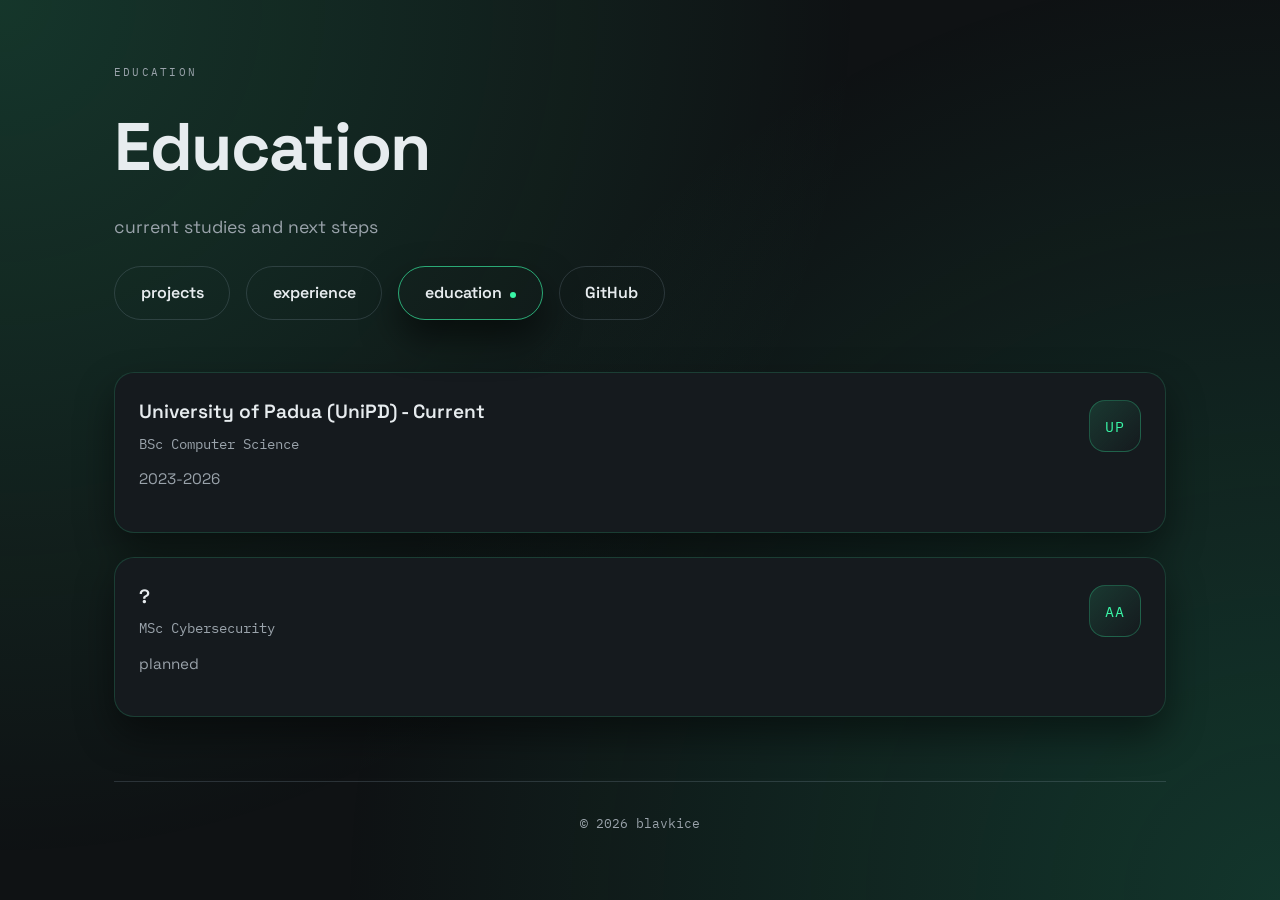
==== education.html @ 145b7733 "portfolio update" ====
<!DOCTYPE html>
<html lang="en">
<head>
    <meta charset="UTF-8">
    <meta name="viewport" content="width=device-width, initial-scale=1.0">
    <meta name="description" content="Education - blavkice portfolio.">
    <meta name="theme-color" content="#0f1214">
    <title>education</title>

    <link rel="preconnect" href="https://fonts.googleapis.com">
    <link rel="preconnect" href="https://fonts.gstatic.com" crossorigin>
    <link href="https://fonts.googleapis.com/css2?family=IBM+Plex+Mono:wght@400;500&family=Space+Grotesk:wght@400;500;600;700&display=swap" rel="stylesheet">

    <link rel="stylesheet" href="style.css">

    <style>
        .sr-only {
            position: absolute;
            width: 1px;
            height: 1px;
            padding: 0;
            margin: 0;
            overflow: hidden;
            clip: rect(0, 0, 0, 0);
            white-space: nowrap;
            border: 0;
        }
    </style>
</head>
<body>
    <a href="#main-content" class="skip-link">Skip to main content</a>

    <div class="page">
        <header class="hero hero--single">
            <div class="hero__content">
                <p class="eyebrow reveal" style="--delay: 0ms">Education</p>
                <h1 class="hero__title reveal" style="--delay: 80ms">Education</h1>
                <p class="hero__subtitle reveal" style="--delay: 140ms">current studies and next steps</p>
                <div class="hero__actions reveal" style="--delay: 200ms">
                    <a class="button button--ghost" href="index.html">projects</a>
                    <a class="button button--ghost" href="experience.html">experience</a>
                    <a class="button button--ghost button--active" href="education.html">education</a>
                    <a class="button button--ghost" href="https://github.com/blavkice" target="_blank" rel="noopener noreferrer">GitHub</a>
                </div>
            </div>
        </header>

        <main id="main-content">
            <section class="section education-list" aria-label="Education">
                <div class="projects-grid" role="list">
                    <article class="project-card project-card--profile" role="listitem">
                        <div class="project-card__header">
                            <div class="project-card__text">
                                <h3 class="project-card__title">University of Padua (UniPD) - Current</h3>
                                <p class="project-card__role">BSc Computer Science</p>
                            </div>
                            <div class="badge badge--unipd" aria-hidden="true">UP</div>
                        </div>
                        <p class="project-card__desc">2023-2026</p>
                    </article>
                </div>
                <div class="projects-grid" role="list">
                    <article class="project-card project-card--profile" role="listitem">
                        <div class="project-card__header">
                            <div class="project-card__text">
                                <h3 class="project-card__title">?</h3>
                                <p class="project-card__role">MSc Cybersecurity</p>
                            </div>
                            <div class="badge badge--unipd" aria-hidden="true">AA</div>
                        </div>
                        <p class="project-card__desc">planned</p>
                    </article>
                </div>
            </section>
        </main>

        <footer class="footer" role="contentinfo">
            <p>&copy; <span id="current-year">2025</span> blavkice</p>
        </footer>
    </div>

    <script src="script.js"></script>
    <script>
        document.getElementById('current-year').textContent = new Date().getFullYear();
    </script>
</body>
</html>
---- style.css ----
:root {
    --bg: #0f1214;
    --bg-elev: #151a1e;
    --bg-soft: #1b2228;
    --ink: #e7ecef;
    --ink-muted: #9aa3ab;
    --accent: #39f5a6;
    --accent-soft: rgba(57, 245, 166, 0.12);
    --border: rgba(148, 163, 184, 0.22);
    --shadow: 0 24px 50px rgba(0, 0, 0, 0.45);
    --radius: 24px;
    --mono: 'IBM Plex Mono', ui-monospace, SFMono-Regular, Menlo, monospace;
}

*,
*::before,
*::after {
    margin: 0;
    padding: 0;
    box-sizing: border-box;
}

html {
    scroll-behavior: smooth;
}

body {
    font-family: 'Space Grotesk', 'Helvetica Neue', sans-serif;
    background: var(--bg);
    color: var(--ink);
    line-height: 1.6;
    min-height: 100vh;
    font-size: 1rem;
    position: relative;
}

body::before,
body::after {
    content: '';
    position: fixed;
    inset: 0;
    pointer-events: none;
    z-index: 0;
}

body::before {
    background: radial-gradient(circle at top left, rgba(57, 245, 166, 0.16), transparent 55%);
}

body::after {
    background: radial-gradient(circle at bottom right, rgba(34, 199, 140, 0.2), transparent 60%);
}

.skip-link {
    position: absolute;
    top: -100%;
    left: 50%;
    transform: translateX(-50%);
    background: var(--accent);
    color: #08110d;
    padding: 0.75rem 1.5rem;
    border-radius: 0 0 12px 12px;
    font-weight: 600;
    text-decoration: none;
    z-index: 10;
    transition: top 0.2s ease;
}

.skip-link:focus {
    top: 0;
    outline: 3px solid var(--accent);
    outline-offset: 2px;
}

:focus-visible {
    outline: 3px solid var(--accent);
    outline-offset: 3px;
}

a:focus-visible,
button:focus-visible {
    outline: 3px solid var(--accent);
    outline-offset: 3px;
}

@media (prefers-reduced-motion: reduce) {
    *,
    *::before,
    *::after {
        animation-duration: 0.01ms !important;
        animation-iteration-count: 1 !important;
        transition-duration: 0.01ms !important;
    }

    html {
        scroll-behavior: auto;
    }
}

.page {
    max-width: 1100px;
    margin: 0 auto;
    padding: 2.5rem 1.5rem 3.5rem;
    position: relative;
    z-index: 1;
}

.hero {
    display: grid;
    grid-template-columns: 1.2fr 0.8fr;
    gap: 2.5rem;
    align-items: center;
    padding: 1.5rem 0 1.25rem;
}

.hero--single {
    grid-template-columns: 1fr;
}

.hero__content {
    display: flex;
    flex-direction: column;
    gap: 0.75rem;
}

.eyebrow {
    font-family: var(--mono);
    letter-spacing: 0.2em;
    text-transform: uppercase;
    font-size: 0.7rem;
    color: var(--ink-muted);
}

.hero__title {
    font-size: clamp(2.8rem, 6vw, 4.2rem);
    font-weight: 700;
    letter-spacing: -0.02em;
}

.hero__subtitle {
    font-size: 1.1rem;
    color: var(--ink-muted);
    max-width: 28rem;
}

.hero__actions {
    display: flex;
    flex-wrap: wrap;
    gap: 1rem;
    margin-top: 0.75rem;
}

.button {
    background: var(--accent);
    color: #08110d;
    padding: 0.85rem 1.6rem;
    border-radius: 999px;
    text-decoration: none;
    font-weight: 600;
    border: 1px solid transparent;
    transition: transform 0.2s ease, box-shadow 0.2s ease, background 0.2s ease;
    box-shadow: 0 16px 30px rgba(0, 0, 0, 0.45);
}

.button:hover,
.button:focus {
    transform: translateY(-1px);
    box-shadow: 0 22px 40px rgba(0, 0, 0, 0.55);
}

.button--ghost {
    background: transparent;
    color: var(--ink);
    border-color: var(--border);
    box-shadow: none;
}

.button--ghost:hover,
.button--ghost:focus {
    background: var(--bg-elev);
    border-color: rgba(57, 245, 166, 0.45);
}

.button--active {
    position: relative;
    border-color: rgba(57, 245, 166, 0.65);
    box-shadow: 0 18px 36px rgba(0, 0, 0, 0.55);
}

.button--active::after {
    content: '';
    display: inline-block;
    width: 6px;
    height: 6px;
    border-radius: 999px;
    margin-left: 0.5rem;
    background: #08110d;
}

.button--ghost.button--active::after {
    background: var(--accent);
}

.hero__card {
    background: var(--bg-elev);
    border: 1px solid rgba(57, 245, 166, 0.18);
    border-radius: var(--radius);
    padding: 1.5rem;
    box-shadow: var(--shadow);
    position: relative;
    overflow: hidden;
}

.hero__card::before {
    content: '';
    position: absolute;
    inset: 0;
    background: linear-gradient(135deg, rgba(57, 245, 166, 0.14), rgba(34, 199, 140, 0.12));
    opacity: 0.7;
    pointer-events: none;
}

.hero__card-inner {
    position: relative;
}

.card__label {
    font-family: var(--mono);
    text-transform: uppercase;
    letter-spacing: 0.12em;
    font-size: 0.7rem;
    color: var(--ink-muted);
}

.card__value {
    font-size: 1.2rem;
    font-weight: 600;
    margin-top: 0.5rem;
}

.card__meta {
    margin-top: 0.75rem;
    font-family: var(--mono);
    font-size: 0.85rem;
    color: var(--ink-muted);
}

.section {
    margin-top: 3rem;
}

.section:first-of-type {
    margin-top: 2rem;
}

.section__header {
    display: flex;
    justify-content: space-between;
    align-items: flex-end;
    gap: 1rem;
    margin-bottom: 1.5rem;
}

.section__title {
    font-size: 1.6rem;
    font-weight: 600;
}

.section__desc {
    color: var(--ink-muted);
    font-size: 0.95rem;
    margin-top: 0.3rem;
}

.projects-grid {
    display: grid;
    grid-template-columns: repeat(auto-fit, minmax(260px, 1fr));
    gap: 1.5rem;
}

.education-list .projects-grid + .projects-grid {
    margin-top: 1.5rem;
}

.project-card {
    background: var(--bg-elev);
    border: 1px solid rgba(57, 245, 166, 0.16);
    border-radius: 20px;
    padding: 1.5rem;
    box-shadow: 0 18px 38px rgba(0, 0, 0, 0.45);
    transition: transform 0.2s ease, box-shadow 0.2s ease, border-color 0.2s ease;
}

.project-card:hover,
.project-card:focus-within {
    transform: translateY(-4px);
    box-shadow: 0 26px 54px rgba(0, 0, 0, 0.55);
    border-color: rgba(57, 245, 166, 0.4);
}

.project-card__header {
    display: flex;
    justify-content: space-between;
    align-items: flex-start;
    margin-bottom: 0.75rem;
    flex-wrap: wrap;
    gap: 0.5rem;
}

.project-card--profile .project-card__header {
    align-items: center;
}

.project-card__text {
    display: flex;
    flex-direction: column;
    gap: 0.35rem;
}

.project-card__role {
    font-family: var(--mono);
    font-size: 0.85rem;
    color: var(--ink-muted);
}

.badge {
    min-width: 52px;
    height: 52px;
    border-radius: 16px;
    background: var(--bg-soft);
    border: 1px solid rgba(57, 245, 166, 0.25);
    display: grid;
    place-items: center;
    font-family: var(--mono);
    font-size: 0.95rem;
    letter-spacing: 0.08em;
    color: var(--accent);
}

.badge--vertiv {
    background: linear-gradient(135deg, rgba(57, 245, 166, 0.2), rgba(21, 26, 30, 0.9));
}

.badge--unipd {
    background: linear-gradient(135deg, rgba(57, 245, 166, 0.14), rgba(21, 26, 30, 0.9));
}

.project-card__title {
    font-size: 1.2rem;
    font-weight: 600;
}

.project-card__title a {
    color: inherit;
    text-decoration: none;
    transition: color 0.2s ease;
}

.project-card__title a:hover,
.project-card__title a:focus {
    color: var(--accent);
}

.project-card__lang {
    font-family: var(--mono);
    font-size: 0.75rem;
    padding: 0.2rem 0.7rem;
    background: var(--bg-soft);
    border-radius: 999px;
    color: var(--ink-muted);
}

.project-card__desc {
    color: var(--ink-muted);
    font-size: 0.95rem;
    margin-bottom: 1rem;
}

.project-card__link {
    font-family: var(--mono);
    font-size: 0.85rem;
    color: var(--accent);
    text-decoration: none;
    display: inline-flex;
    align-items: center;
    gap: 0.5rem;
    transition: gap 0.2s ease;
}

.project-card__link:hover,
.project-card__link:focus {
    gap: 0.75rem;
}

.project-card__link::after {
    content: '\2192';
    aria-hidden: true;
}

.stack-section {
    margin-top: 2rem;
}

.stack-section__title {
    font-family: var(--mono);
    font-size: 0.8rem;
    text-transform: uppercase;
    letter-spacing: 0.18em;
    color: var(--ink-muted);
    margin-bottom: 0.9rem;
}

.stack-grid {
    display: grid;
    grid-template-columns: repeat(auto-fit, minmax(170px, 1fr));
    gap: 1rem;
}

.logo-card {
    display: flex;
    align-items: center;
    gap: 0.75rem;
    background: var(--bg-elev);
    border: 1px solid rgba(57, 245, 166, 0.16);
    border-radius: 16px;
    padding: 0.85rem 1rem;
    transition: transform 0.2s ease, box-shadow 0.2s ease;
}

.logo-card:hover,
.logo-card:focus-within {
    transform: translateY(-2px);
    box-shadow: 0 18px 36px rgba(0, 0, 0, 0.5);
}

.logo-card__icon {
    width: 36px;
    height: 36px;
    border-radius: 12px;
    background: var(--bg-soft);
    display: grid;
    place-items: center;
}

.logo-card__icon img,
.logo-card__icon svg {
    width: 22px;
    height: 22px;
}

.logo-card__label {
    font-weight: 600;
}

.chip-list {
    list-style: none;
    display: flex;
    flex-wrap: wrap;
    gap: 0.75rem;
}

.chip {
    padding: 0.55rem 1rem;
    border-radius: 999px;
    background: var(--bg-elev);
    border: 1px solid rgba(57, 245, 166, 0.18);
    font-family: var(--mono);
    font-size: 0.85rem;
    color: var(--ink-muted);
}

.contact-links {
    display: flex;
    gap: 1rem;
    flex-wrap: wrap;
}

.contact-link {
    display: inline-flex;
    align-items: center;
    gap: 0.6rem;
    padding: 0.75rem 1.25rem;
    background: var(--bg-elev);
    border: 1px solid rgba(57, 245, 166, 0.16);
    border-radius: 999px;
    color: var(--ink);
    text-decoration: none;
    font-family: var(--mono);
    font-size: 0.9rem;
    transition: transform 0.2s ease, box-shadow 0.2s ease, border-color 0.2s ease;
}

.contact-link:hover,
.contact-link:focus {
    transform: translateY(-2px);
    box-shadow: 0 20px 40px rgba(0, 0, 0, 0.55);
    border-color: rgba(57, 245, 166, 0.45);
}

.contact-link__icon {
    width: 18px;
    height: 18px;
    flex-shrink: 0;
}

.footer {
    text-align: center;
    padding: 2rem 0 0;
    font-family: var(--mono);
    font-size: 0.8rem;
    color: var(--ink-muted);
    border-top: 1px solid var(--border);
    margin-top: 4rem;
}

.reveal {
    opacity: 0;
    transition: opacity 0.25s ease-out;
    transition-delay: var(--delay, 0ms);
}

.is-ready .reveal {
    opacity: 1;
}

@media (max-width: 900px) {
    .hero {
        grid-template-columns: 1fr;
    }

    .section__header {
        flex-direction: column;
        align-items: flex-start;
    }
}

@media (max-width: 640px) {
    .page {
        padding: 2rem 1.25rem 3rem;
    }

    .hero__actions {
        flex-direction: column;
        align-items: flex-start;
    }

    .project-card__header {
        flex-direction: column;
        align-items: flex-start;
    }
}

@media (prefers-contrast: high) {
    :root {
        --border: rgba(148, 163, 184, 0.4);
        --ink-muted: #c3c9cf;
    }
}
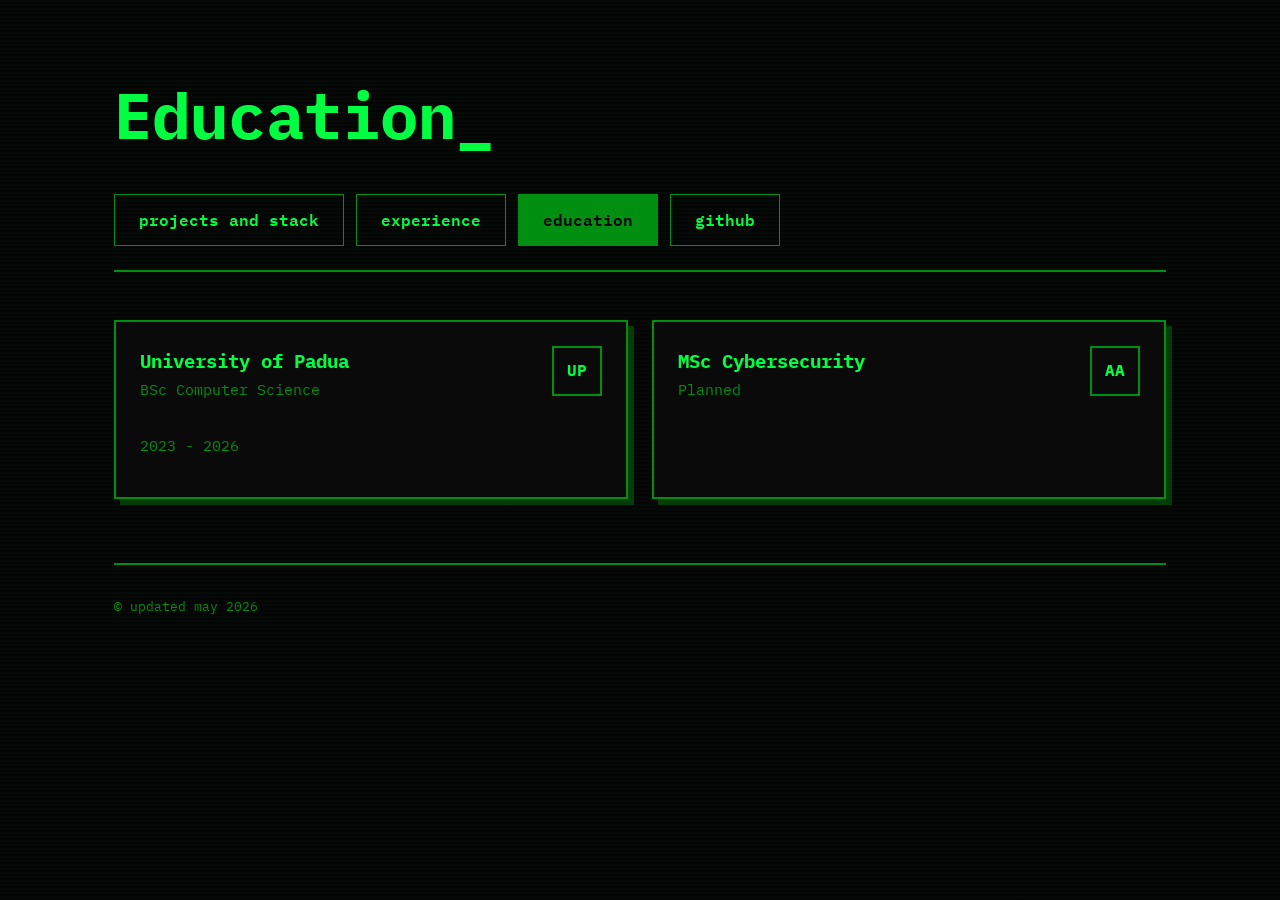
==== commit 000dca5f: "cool style update" ====
--- a/education.html
+++ b/education.html
@@ -1,87 +1,54 @@
+
 <!DOCTYPE html>
 <html lang="en">
 <head>
     <meta charset="UTF-8">
     <meta name="viewport" content="width=device-width, initial-scale=1.0">
-    <meta name="description" content="Education - blavkice portfolio.">
-    <meta name="theme-color" content="#0f1214">
     <title>education</title>
-
-    <link rel="preconnect" href="https://fonts.googleapis.com">
-    <link rel="preconnect" href="https://fonts.gstatic.com" crossorigin>
-    <link href="https://fonts.googleapis.com/css2?family=IBM+Plex+Mono:wght@400;500&family=Space+Grotesk:wght@400;500;600;700&display=swap" rel="stylesheet">
-
+    <link href="https://fonts.googleapis.com/css2?family=IBM+Plex+Mono:wght@400;500;600;700&display=swap" rel="stylesheet">
     <link rel="stylesheet" href="style.css">
-
-    <style>
-        .sr-only {
-            position: absolute;
-            width: 1px;
-            height: 1px;
-            padding: 0;
-            margin: 0;
-            overflow: hidden;
-            clip: rect(0, 0, 0, 0);
-            white-space: nowrap;
-            border: 0;
-        }
-    </style>
 </head>
 <body>
-    <a href="#main-content" class="skip-link">Skip to main content</a>
-
     <div class="page">
         <header class="hero hero--single">
             <div class="hero__content">
-                <p class="eyebrow reveal" style="--delay: 0ms">Education</p>
-                <h1 class="hero__title reveal" style="--delay: 80ms">Education</h1>
-                <p class="hero__subtitle reveal" style="--delay: 140ms">current studies and next steps</p>
-                <div class="hero__actions reveal" style="--delay: 200ms">
-                    <a class="button button--ghost" href="index.html">projects</a>
-                    <a class="button button--ghost" href="experience.html">experience</a>
-                    <a class="button button--ghost button--active" href="education.html">education</a>
-                    <a class="button button--ghost" href="https://github.com/blavkice" target="_blank" rel="noopener noreferrer">GitHub</a>
+                <h1 class="hero__title">Education</h1>
+                <div class="hero__actions">
+                    <a class="button" href="index.html">projects and stack</a>
+                    <a class="button" href="experience.html">experience</a>
+                    <a class="button button--active" href="education.html">education</a>
+                    <a class="button" href="https://github.com/blavkice" target="_blank">GitHub</a>
                 </div>
             </div>
         </header>
-
-        <main id="main-content">
-            <section class="section education-list" aria-label="Education">
-                <div class="projects-grid" role="list">
-                    <article class="project-card project-card--profile" role="listitem">
+        <main>
+            <section class="section">
+                <div class="projects-grid">
+                    <article class="project-card">
                         <div class="project-card__header">
-                            <div class="project-card__text">
-                                <h3 class="project-card__title">University of Padua (UniPD) - Current</h3>
-                                <p class="project-card__role">BSc Computer Science</p>
+                            <div>
+                                <h3 class="project-card__title">University of Padua</h3>
+                                <p class="project-card__desc">BSc Computer Science</p>
                             </div>
-                            <div class="badge badge--unipd" aria-hidden="true">UP</div>
+                            <div class="badge">UP</div>
                         </div>
-                        <p class="project-card__desc">2023-2026</p>
+                        <p class="project-card__desc">2023 - 2026</p>
                     </article>
-                </div>
-                <div class="projects-grid" role="list">
-                    <article class="project-card project-card--profile" role="listitem">
+                    <article class="project-card">
                         <div class="project-card__header">
-                            <div class="project-card__text">
-                                <h3 class="project-card__title">?</h3>
-                                <p class="project-card__role">MSc Cybersecurity</p>
+                            <div>
+                                <h3 class="project-card__title">MSc Cybersecurity</h3>
+                                <p class="project-card__desc">Planned</p>
                             </div>
-                            <div class="badge badge--unipd" aria-hidden="true">AA</div>
+                            <div class="badge">AA</div>
                         </div>
-                        <p class="project-card__desc">planned</p>
                     </article>
                 </div>
             </section>
         </main>
-
-        <footer class="footer" role="contentinfo">
-            <p>&copy; <span id="current-year">2025</span> blavkice</p>
+        <footer class="footer">
+            <p>&copy; updated may 2026</p>
         </footer>
     </div>
-
-    <script src="script.js"></script>
-    <script>
-        document.getElementById('current-year').textContent = new Date().getFullYear();
-    </script>
 </body>
 </html>
--- a/style.css
+++ b/style.css
@@ -1,558 +1,166 @@
+
 :root {
-    --bg: #0f1214;
-    --bg-elev: #151a1e;
-    --bg-soft: #1b2228;
-    --ink: #e7ecef;
-    --ink-muted: #9aa3ab;
-    --accent: #39f5a6;
-    --accent-soft: rgba(57, 245, 166, 0.12);
-    --border: rgba(148, 163, 184, 0.22);
-    --shadow: 0 24px 50px rgba(0, 0, 0, 0.45);
-    --radius: 24px;
-    --mono: 'IBM Plex Mono', ui-monospace, SFMono-Regular, Menlo, monospace;
+    --bg: #050505;
+    --bg-elev: #0a0a0a;
+    --bg-soft: #0f1214;
+    --ink: #00ff41; 
+    --ink-muted: #008f11;
+    --accent: #00ff41;
+    --border: #008f11;
+    --border-soft: rgba(0, 255, 65, 0.2);
+    --shadow-hard: 6px 6px 0px rgba(0, 143, 17, 0.4);
+    --radius: 0;
+    --mono: 'IBM Plex Mono', monospace;
 }
 
-*,
-*::before,
-*::after {
+*, *::before, *::after {
     margin: 0;
     padding: 0;
     box-sizing: border-box;
 }
 
-html {
-    scroll-behavior: smooth;
-}
+html { scroll-behavior: auto; }
 
 body {
-    font-family: 'Space Grotesk', 'Helvetica Neue', sans-serif;
+    font-family: var(--mono);
     background: var(--bg);
     color: var(--ink);
     line-height: 1.6;
     min-height: 100vh;
-    font-size: 1rem;
-    position: relative;
-}
-
-body::before,
-body::after {
-    content: '';
-    position: fixed;
-    inset: 0;
-    pointer-events: none;
-    z-index: 0;
-}
-
-body::before {
-    background: radial-gradient(circle at top left, rgba(57, 245, 166, 0.16), transparent 55%);
-}
-
-body::after {
-    background: radial-gradient(circle at bottom right, rgba(34, 199, 140, 0.2), transparent 60%);
+    background-image: repeating-linear-gradient(0deg, transparent, transparent 2px, rgba(0, 255, 65, 0.02) 2px, rgba(0, 255, 65, 0.02) 4px);
 }
 
 .skip-link {
     position: absolute;
     top: -100%;
-    left: 50%;
-    transform: translateX(-50%);
-    background: var(--accent);
-    color: #08110d;
-    padding: 0.75rem 1.5rem;
-    border-radius: 0 0 12px 12px;
-    font-weight: 600;
-    text-decoration: none;
-    z-index: 10;
-    transition: top 0.2s ease;
+    left: 0;
+    background: var(--ink);
+    color: var(--bg);
+    padding: 0.5rem 1rem;
+    z-index: 100;
 }
-
-.skip-link:focus {
-    top: 0;
-    outline: 3px solid var(--accent);
-    outline-offset: 2px;
-}
-
-:focus-visible {
-    outline: 3px solid var(--accent);
-    outline-offset: 3px;
-}
-
-a:focus-visible,
-button:focus-visible {
-    outline: 3px solid var(--accent);
-    outline-offset: 3px;
-}
-
-@media (prefers-reduced-motion: reduce) {
-    *,
-    *::before,
-    *::after {
-        animation-duration: 0.01ms !important;
-        animation-iteration-count: 1 !important;
-        transition-duration: 0.01ms !important;
-    }
-
-    html {
-        scroll-behavior: auto;
-    }
-}
+.skip-link:focus { top: 0; }
 
 .page {
     max-width: 1100px;
     margin: 0 auto;
-    padding: 2.5rem 1.5rem 3.5rem;
-    position: relative;
-    z-index: 1;
+    padding: 2.5rem 1.5rem;
 }
 
+/* Hero Section - Restoring Original Layout */
 .hero {
     display: grid;
     grid-template-columns: 1.2fr 0.8fr;
     gap: 2.5rem;
     align-items: center;
-    padding: 1.5rem 0 1.25rem;
+    padding: 1.5rem 0;
+    border-bottom: 2px solid var(--border);
+    margin-bottom: 2rem;
 }
 
-.hero--single {
-    grid-template-columns: 1fr;
+.hero--single { grid-template-columns: 1fr; }
+
+.hero__content { display: flex; flex-direction: column; gap: 0.75rem; }
+
+.hero__title { font-size: clamp(2.5rem, 6vw, 4rem); font-weight: 700; }
+.hero__title::after { content: '_'; animation: blink 1s step-end infinite; }
+@keyframes blink { 50% { opacity: 0; } }
+
+.hero__subtitle { color: var(--ink-muted); font-size: 1.1rem; max-width: 28rem; }
+
+.hero__actions { display: flex; flex-wrap: wrap; gap: 0.75rem; margin-top: 1rem; }
+
+/* Buttons */
+.button {
+    background: transparent;
+    color: var(--ink);
+    padding: 0.75rem 1.5rem;
+    border: 1px solid var(--border);
+    text-decoration: none;
+    font-weight: 600;
+    text-transform: lowercase;
+}
+.button:hover, .button:focus { background: var(--ink); color: var(--bg); }
+.button--active { background: var(--ink-muted); color: var(--bg); border-color: var(--ink-muted); }
+
+/* Original Hero Card */
+.hero__card {
+    background: var(--bg-elev);
+    border: 2px solid var(--border);
+    padding: 1.5rem;
+    box-shadow: var(--shadow-hard);
+    position: relative;
+}
+.hero__card::before {
+    content: 'secret';
+    position: absolute;
+    top: -12px;
+    right: 10px;
+    background: var(--bg);
+    padding: 0 5px;
+    font-size: 0.7rem;
+    color: var(--ink);
 }
 
-.hero__content {
-    display: flex;
-    flex-direction: column;
-    gap: 0.75rem;
-}
+.card__label { font-size: 0.7rem; text-transform: uppercase; color: var(--ink-muted); }
+.card__value { font-size: 1.2rem; font-weight: 600; margin-top: 0.5rem; }
+.card__meta { margin-top: 0.75rem; font-size: 0.85rem; color: var(--ink-muted); }
 
-.eyebrow {
-    font-family: var(--mono);
-    letter-spacing: 0.2em;
-    text-transform: uppercase;
-    font-size: 0.7rem;
-    color: var(--ink-muted);
-}
+/* Sections */
+.section { margin-top: 3rem; }
+.section__header { margin-bottom: 1.5rem; border-bottom: 1px dashed var(--border); padding-bottom: 0.5rem; }
+.section__title { font-size: 1.6rem; }
+.section__title::before { content: '> '; color: var(--ink-muted); }
+.section__desc { color: var(--ink-muted); font-size: 0.95rem; }
 
-.hero__title {
-    font-size: clamp(2.8rem, 6vw, 4.2rem);
-    font-weight: 700;
-    letter-spacing: -0.02em;
-}
-
-.hero__subtitle {
-    font-size: 1.1rem;
-    color: var(--ink-muted);
-    max-width: 28rem;
-}
-
-.hero__actions {
-    display: flex;
-    flex-wrap: wrap;
-    gap: 1rem;
-    margin-top: 0.75rem;
-}
-
-.button {
-    background: var(--accent);
-    color: #08110d;
-    padding: 0.85rem 1.6rem;
-    border-radius: 999px;
-    text-decoration: none;
-    font-weight: 600;
-    border: 1px solid transparent;
-    transition: transform 0.2s ease, box-shadow 0.2s ease, background 0.2s ease;
-    box-shadow: 0 16px 30px rgba(0, 0, 0, 0.45);
-}
-
-.button:hover,
-.button:focus {
-    transform: translateY(-1px);
-    box-shadow: 0 22px 40px rgba(0, 0, 0, 0.55);
-}
-
-.button--ghost {
-    background: transparent;
-    color: var(--ink);
-    border-color: var(--border);
-    box-shadow: none;
-}
-
-.button--ghost:hover,
-.button--ghost:focus {
-    background: var(--bg-elev);
-    border-color: rgba(57, 245, 166, 0.45);
-}
-
-.button--active {
-    position: relative;
-    border-color: rgba(57, 245, 166, 0.65);
-    box-shadow: 0 18px 36px rgba(0, 0, 0, 0.55);
-}
-
-.button--active::after {
-    content: '';
-    display: inline-block;
-    width: 6px;
-    height: 6px;
-    border-radius: 999px;
-    margin-left: 0.5rem;
-    background: #08110d;
-}
-
-.button--ghost.button--active::after {
-    background: var(--accent);
-}
-
-.hero__card {
-    background: var(--bg-elev);
-    border: 1px solid rgba(57, 245, 166, 0.18);
-    border-radius: var(--radius);
-    padding: 1.5rem;
-    box-shadow: var(--shadow);
-    position: relative;
-    overflow: hidden;
-}
-
-.hero__card::before {
-    content: '';
-    position: absolute;
-    inset: 0;
-    background: linear-gradient(135deg, rgba(57, 245, 166, 0.14), rgba(34, 199, 140, 0.12));
-    opacity: 0.7;
-    pointer-events: none;
-}
-
-.hero__card-inner {
-    position: relative;
-}
-
-.card__label {
-    font-family: var(--mono);
-    text-transform: uppercase;
-    letter-spacing: 0.12em;
-    font-size: 0.7rem;
-    color: var(--ink-muted);
-}
-
-.card__value {
-    font-size: 1.2rem;
-    font-weight: 600;
-    margin-top: 0.5rem;
-}
-
-.card__meta {
-    margin-top: 0.75rem;
-    font-family: var(--mono);
-    font-size: 0.85rem;
-    color: var(--ink-muted);
-}
-
-.section {
-    margin-top: 3rem;
-}
-
-.section:first-of-type {
-    margin-top: 2rem;
-}
-
-.section__header {
-    display: flex;
-    justify-content: space-between;
-    align-items: flex-end;
-    gap: 1rem;
-    margin-bottom: 1.5rem;
-}
-
-.section__title {
-    font-size: 1.6rem;
-    font-weight: 600;
-}
-
-.section__desc {
-    color: var(--ink-muted);
-    font-size: 0.95rem;
-    margin-top: 0.3rem;
-}
-
-.projects-grid {
-    display: grid;
-    grid-template-columns: repeat(auto-fit, minmax(260px, 1fr));
-    gap: 1.5rem;
-}
-
-.education-list .projects-grid + .projects-grid {
-    margin-top: 1.5rem;
-}
+/* Grid and Cards */
+.projects-grid { display: grid; grid-template-columns: repeat(auto-fit, minmax(280px, 1fr)); gap: 1.5rem; }
 
 .project-card {
     background: var(--bg-elev);
-    border: 1px solid rgba(57, 245, 166, 0.16);
-    border-radius: 20px;
+    border: 2px solid var(--border);
     padding: 1.5rem;
-    box-shadow: 0 18px 38px rgba(0, 0, 0, 0.45);
-    transition: transform 0.2s ease, box-shadow 0.2s ease, border-color 0.2s ease;
+    box-shadow: var(--shadow-hard);
+    position: relative;
+}
+.project-card:hover { transform: translate(-2px, -2px); box-shadow: 8px 8px 0px var(--ink-muted); }
+
+.project-card__header { display: flex; justify-content: space-between; align-items: flex-start; margin-bottom: 1rem; }
+.project-card__title { font-size: 1.2rem; }
+.project-card__title a { color: var(--ink); text-decoration: none; }
+.project-card__title a:hover { background: var(--ink); color: var(--bg); }
+
+.project-card__lang { font-size: 0.75rem; padding: 0.2rem 0.6rem; border: 1px solid var(--border); }
+.project-card__desc { color: var(--ink-muted); font-size: 0.95rem; margin-bottom: 1rem; }
+.project-card__link { color: var(--ink); text-decoration: none; font-weight: bold; font-size: 0.85rem; }
+.project-card__link::after { content: ' >>'; }
+
+/* Badges (Vertical/UniPD) */
+.badge {
+    min-width: 50px; height: 50px;
+    border: 2px solid var(--border);
+    display: grid; place-items: center;
+    font-weight: bold;
 }
 
-.project-card:hover,
-.project-card:focus-within {
-    transform: translateY(-4px);
-    box-shadow: 0 26px 54px rgba(0, 0, 0, 0.55);
-    border-color: rgba(57, 245, 166, 0.4);
-}
-
-.project-card__header {
-    display: flex;
-    justify-content: space-between;
-    align-items: flex-start;
-    margin-bottom: 0.75rem;
-    flex-wrap: wrap;
-    gap: 0.5rem;
-}
-
-.project-card--profile .project-card__header {
-    align-items: center;
-}
-
-.project-card__text {
-    display: flex;
-    flex-direction: column;
-    gap: 0.35rem;
-}
-
-.project-card__role {
-    font-family: var(--mono);
-    font-size: 0.85rem;
-    color: var(--ink-muted);
-}
-
-.badge {
-    min-width: 52px;
-    height: 52px;
-    border-radius: 16px;
-    background: var(--bg-soft);
-    border: 1px solid rgba(57, 245, 166, 0.25);
-    display: grid;
-    place-items: center;
-    font-family: var(--mono);
-    font-size: 0.95rem;
-    letter-spacing: 0.08em;
-    color: var(--accent);
-}
-
-.badge--vertiv {
-    background: linear-gradient(135deg, rgba(57, 245, 166, 0.2), rgba(21, 26, 30, 0.9));
-}
-
-.badge--unipd {
-    background: linear-gradient(135deg, rgba(57, 245, 166, 0.14), rgba(21, 26, 30, 0.9));
-}
-
-.project-card__title {
-    font-size: 1.2rem;
-    font-weight: 600;
-}
-
-.project-card__title a {
-    color: inherit;
-    text-decoration: none;
-    transition: color 0.2s ease;
-}
-
-.project-card__title a:hover,
-.project-card__title a:focus {
-    color: var(--accent);
-}
-
-.project-card__lang {
-    font-family: var(--mono);
-    font-size: 0.75rem;
-    padding: 0.2rem 0.7rem;
-    background: var(--bg-soft);
-    border-radius: 999px;
-    color: var(--ink-muted);
-}
-
-.project-card__desc {
-    color: var(--ink-muted);
-    font-size: 0.95rem;
-    margin-bottom: 1rem;
-}
-
-.project-card__link {
-    font-family: var(--mono);
-    font-size: 0.85rem;
-    color: var(--accent);
-    text-decoration: none;
-    display: inline-flex;
-    align-items: center;
-    gap: 0.5rem;
-    transition: gap 0.2s ease;
-}
-
-.project-card__link:hover,
-.project-card__link:focus {
-    gap: 0.75rem;
-}
-
-.project-card__link::after {
-    content: '\2192';
-    aria-hidden: true;
-}
-
-.stack-section {
-    margin-top: 2rem;
-}
-
-.stack-section__title {
-    font-family: var(--mono);
-    font-size: 0.8rem;
-    text-transform: uppercase;
-    letter-spacing: 0.18em;
-    color: var(--ink-muted);
-    margin-bottom: 0.9rem;
-}
-
-.stack-grid {
-    display: grid;
-    grid-template-columns: repeat(auto-fit, minmax(170px, 1fr));
-    gap: 1rem;
-}
+/* Stack Section */
+.stack-section { margin-top: 2rem; }
+.stack-section__title { font-size: 0.8rem; text-transform: uppercase; color: var(--ink-muted); margin-bottom: 1rem; }
+.stack-grid { display: grid; grid-template-columns: repeat(auto-fit, minmax(180px, 1fr)); gap: 1rem; }
 
 .logo-card {
-    display: flex;
-    align-items: center;
-    gap: 0.75rem;
+    display: flex; align-items: center; gap: 0.75rem;
     background: var(--bg-elev);
-    border: 1px solid rgba(57, 245, 166, 0.16);
-    border-radius: 16px;
-    padding: 0.85rem 1rem;
-    transition: transform 0.2s ease, box-shadow 0.2s ease;
+    border: 1px solid var(--border);
+    padding: 0.75rem;
 }
+.logo-card__icon { width: 24px; height: 24px; display: flex; align-items: center; justify-content: center; }
+.logo-card__icon img { width: 20px; height: 20px; object-fit: contain; }
 
-.logo-card:hover,
-.logo-card:focus-within {
-    transform: translateY(-2px);
-    box-shadow: 0 18px 36px rgba(0, 0, 0, 0.5);
-}
+.chip-list { list-style: none; display: flex; flex-wrap: wrap; gap: 0.75rem; }
+.chip { padding: 0.5rem 1rem; border: 1px solid var(--border); color: var(--ink); background: var(--bg-soft); }
 
-.logo-card__icon {
-    width: 36px;
-    height: 36px;
-    border-radius: 12px;
-    background: var(--bg-soft);
-    display: grid;
-    place-items: center;
-}
+/* Footer */
+.footer { text-align: left; padding: 2rem 0; border-top: 2px solid var(--border); margin-top: 4rem; color: var(--ink-muted); font-size: 0.8rem; }
 
-.logo-card__icon img,
-.logo-card__icon svg {
-    width: 22px;
-    height: 22px;
-}
-
-.logo-card__label {
-    font-weight: 600;
-}
-
-.chip-list {
-    list-style: none;
-    display: flex;
-    flex-wrap: wrap;
-    gap: 0.75rem;
-}
-
-.chip {
-    padding: 0.55rem 1rem;
-    border-radius: 999px;
-    background: var(--bg-elev);
-    border: 1px solid rgba(57, 245, 166, 0.18);
-    font-family: var(--mono);
-    font-size: 0.85rem;
-    color: var(--ink-muted);
-}
-
-.contact-links {
-    display: flex;
-    gap: 1rem;
-    flex-wrap: wrap;
-}
-
-.contact-link {
-    display: inline-flex;
-    align-items: center;
-    gap: 0.6rem;
-    padding: 0.75rem 1.25rem;
-    background: var(--bg-elev);
-    border: 1px solid rgba(57, 245, 166, 0.16);
-    border-radius: 999px;
-    color: var(--ink);
-    text-decoration: none;
-    font-family: var(--mono);
-    font-size: 0.9rem;
-    transition: transform 0.2s ease, box-shadow 0.2s ease, border-color 0.2s ease;
-}
-
-.contact-link:hover,
-.contact-link:focus {
-    transform: translateY(-2px);
-    box-shadow: 0 20px 40px rgba(0, 0, 0, 0.55);
-    border-color: rgba(57, 245, 166, 0.45);
-}
-
-.contact-link__icon {
-    width: 18px;
-    height: 18px;
-    flex-shrink: 0;
-}
-
-.footer {
-    text-align: center;
-    padding: 2rem 0 0;
-    font-family: var(--mono);
-    font-size: 0.8rem;
-    color: var(--ink-muted);
-    border-top: 1px solid var(--border);
-    margin-top: 4rem;
-}
-
-.reveal {
-    opacity: 0;
-    transition: opacity 0.25s ease-out;
-    transition-delay: var(--delay, 0ms);
-}
-
-.is-ready .reveal {
-    opacity: 1;
-}
-
-@media (max-width: 900px) {
-    .hero {
-        grid-template-columns: 1fr;
-    }
-
-    .section__header {
-        flex-direction: column;
-        align-items: flex-start;
-    }
-}
-
-@media (max-width: 640px) {
-    .page {
-        padding: 2rem 1.25rem 3rem;
-    }
-
-    .hero__actions {
-        flex-direction: column;
-        align-items: flex-start;
-    }
-
-    .project-card__header {
-        flex-direction: column;
-        align-items: flex-start;
-    }
-}
-
-@media (prefers-contrast: high) {
-    :root {
-        --border: rgba(148, 163, 184, 0.4);
-        --ink-muted: #c3c9cf;
-    }
-}
+@media (max-width: 900px) { .hero { grid-template-columns: 1fr; } }
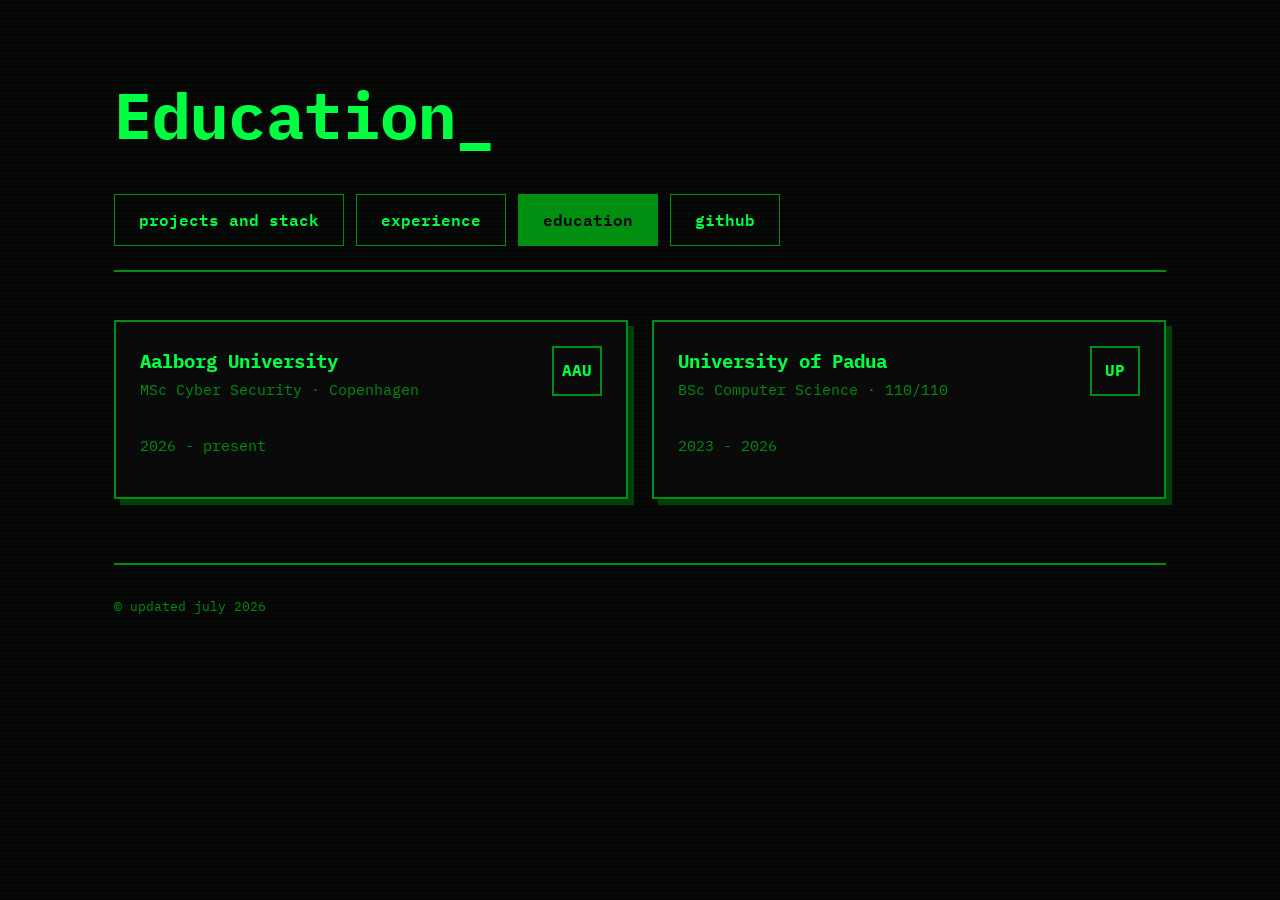
==== commit fd5fa884: "july updates" ====
--- a/education.html
+++ b/education.html
@@ -27,27 +27,28 @@
                     <article class="project-card">
                         <div class="project-card__header">
                             <div>
+                                <h3 class="project-card__title">Aalborg University</h3>
+                                <p class="project-card__desc">MSc Cyber Security &middot; Copenhagen</p>
+                            </div>
+                            <div class="badge">AAU</div>
+                        </div>
+                        <p class="project-card__desc">2026 - present</p>
+                    </article>
+                    <article class="project-card">
+                        <div class="project-card__header">
+                            <div>
                                 <h3 class="project-card__title">University of Padua</h3>
-                                <p class="project-card__desc">BSc Computer Science</p>
+                                <p class="project-card__desc">BSc Computer Science &middot; 110/110</p>
                             </div>
                             <div class="badge">UP</div>
                         </div>
                         <p class="project-card__desc">2023 - 2026</p>
                     </article>
-                    <article class="project-card">
-                        <div class="project-card__header">
-                            <div>
-                                <h3 class="project-card__title">MSc Cybersecurity</h3>
-                                <p class="project-card__desc">Planned</p>
-                            </div>
-                            <div class="badge">AA</div>
-                        </div>
-                    </article>
                 </div>
             </section>
         </main>
         <footer class="footer">
-            <p>&copy; updated may 2026</p>
+            <p>&copy; updated july 2026</p>
         </footer>
     </div>
 </body>
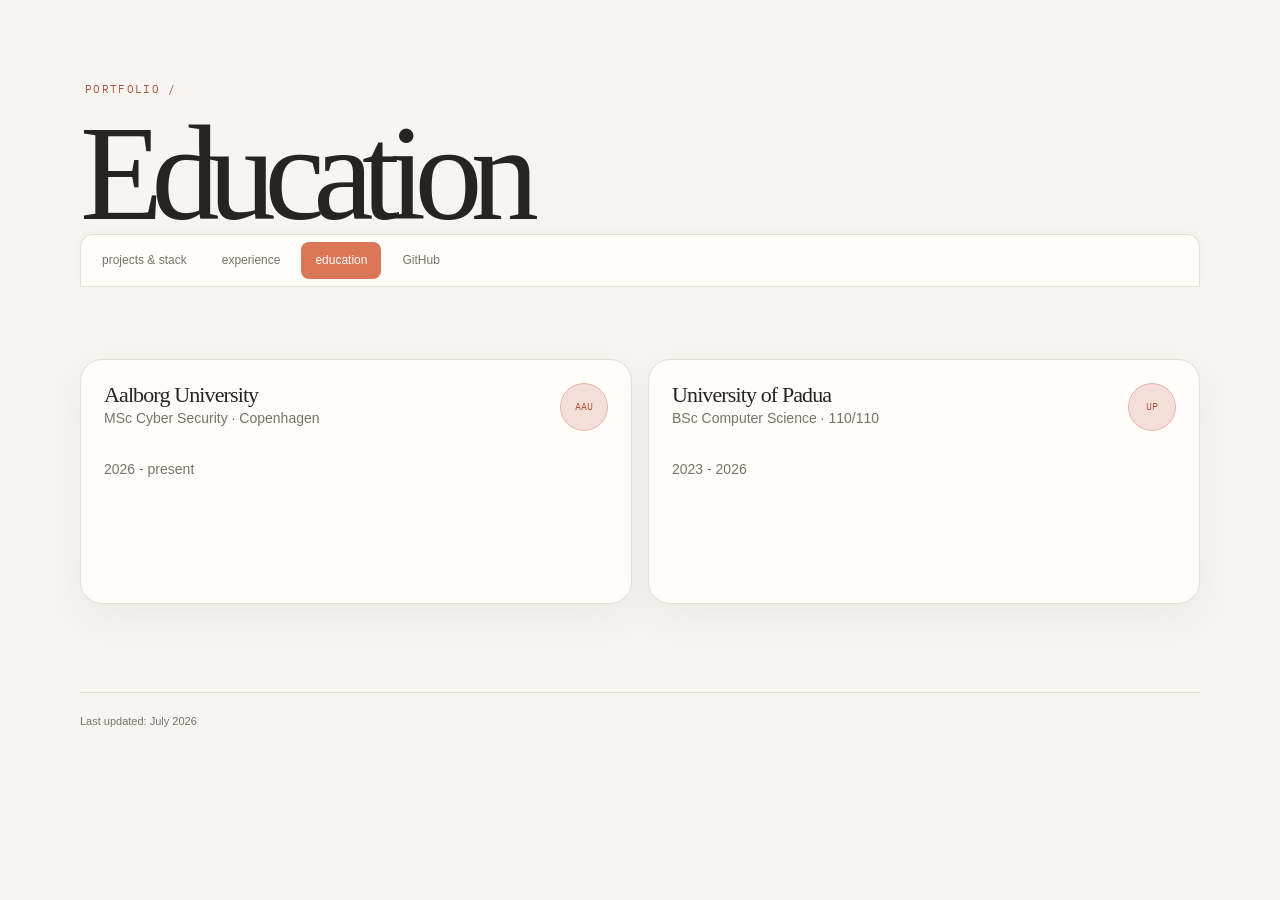
==== commit 2c6423c7: "style update" ====
--- a/education.html
+++ b/education.html
@@ -4,7 +4,7 @@
 <head>
     <meta charset="UTF-8">
     <meta name="viewport" content="width=device-width, initial-scale=1.0">
-    <title>education</title>
+    <title>blavkice — education</title>
     <link href="https://fonts.googleapis.com/css2?family=IBM+Plex+Mono:wght@400;500;600;700&display=swap" rel="stylesheet">
     <link rel="stylesheet" href="style.css">
 </head>
@@ -14,7 +14,7 @@
             <div class="hero__content">
                 <h1 class="hero__title">Education</h1>
                 <div class="hero__actions">
-                    <a class="button" href="index.html">projects and stack</a>
+                    <a class="button" href="index.html">projects &amp; stack</a>
                     <a class="button" href="experience.html">experience</a>
                     <a class="button button--active" href="education.html">education</a>
                     <a class="button" href="https://github.com/blavkice" target="_blank">GitHub</a>
@@ -48,7 +48,7 @@
             </section>
         </main>
         <footer class="footer">
-            <p>&copy; updated july 2026</p>
+            <p>Last updated: July 2026</p>
         </footer>
     </div>
 </body>
--- a/style.css
+++ b/style.css
@@ -1,166 +1,271 @@
-
 :root {
-    --bg: #050505;
-    --bg-elev: #0a0a0a;
-    --bg-soft: #0f1214;
-    --ink: #00ff41; 
-    --ink-muted: #008f11;
-    --accent: #00ff41;
-    --border: #008f11;
-    --border-soft: rgba(0, 255, 65, 0.2);
-    --shadow-hard: 6px 6px 0px rgba(0, 143, 17, 0.4);
-    --radius: 0;
+    --bg: #f7f5f2;
+    --surface: rgba(255, 253, 250, .84);
+    --surface-solid: #fffdfa;
+    --ink: #252422;
+    --muted: #77736c;
+    --line: #e4dfd7;
+    --accent: #d97757;
+    --accent-dark: #ad563d;
+    --accent-soft: #f3dfd7;
     --mono: 'IBM Plex Mono', monospace;
-}
-
-*, *::before, *::after {
-    margin: 0;
-    padding: 0;
-    box-sizing: border-box;
-}
-
-html { scroll-behavior: auto; }
+    --display: 'TT Ramillas', 'Iowan Old Style', Baskerville, Georgia, serif;
+    --radius-lg: 22px;
+    --radius-md: 13px;
+    --shadow: 0 14px 40px rgba(47, 40, 32, .055);
+}
+
+*, *::before, *::after { box-sizing: border-box; }
+
+html { scroll-behavior: smooth; background: var(--bg); }
 
 body {
-    font-family: var(--mono);
+    margin: 0;
     background: var(--bg);
     color: var(--ink);
+    font-family: -apple-system, BlinkMacSystemFont, "Helvetica Neue", Arial, sans-serif;
+    font-size: 15px;
     line-height: 1.6;
-    min-height: 100vh;
-    background-image: repeating-linear-gradient(0deg, transparent, transparent 2px, rgba(0, 255, 65, 0.02) 2px, rgba(0, 255, 65, 0.02) 4px);
-}
+    -webkit-font-smoothing: antialiased;
+}
+
+a { color: inherit; }
+a:hover, a:focus { color: var(--accent-dark); }
 
 .skip-link {
     position: absolute;
     top: -100%;
-    left: 0;
+    left: 18px;
+    z-index: 100;
+    padding: 8px 14px;
+    border-radius: 0 0 9px 9px;
     background: var(--ink);
-    color: var(--bg);
-    padding: 0.5rem 1rem;
-    z-index: 100;
-}
+    color: #fff;
+}
+
 .skip-link:focus { top: 0; }
 
 .page {
-    max-width: 1100px;
+    width: min(1120px, calc(100% - 48px));
+    min-height: 100vh;
     margin: 0 auto;
-    padding: 2.5rem 1.5rem;
-}
-
-/* Hero Section - Restoring Original Layout */
+    padding: 34px 0 28px;
+}
+
 .hero {
+    position: relative;
+    display: block;
+    padding: 50px 0 0;
+    margin-bottom: 72px;
+    border-bottom: 1px solid var(--line);
+}
+
+.hero--single { padding-bottom: 0; }
+.hero__content { display: block; }
+
+.hero__title {
+    margin: 0;
+    color: var(--ink);
+    font-family: var(--display);
+    font-size: clamp(4rem, 11vw, 8.5rem);
+    font-weight: 400;
+    letter-spacing: -.085em;
+    line-height: .88;
+}
+
+.hero__title::before {
+    content: 'portfolio /';
+    display: block;
+    margin: 0 0 19px 5px;
+    color: var(--accent-dark);
+    font-family: var(--mono);
+    font-size: 11px;
+    letter-spacing: .12em;
+    line-height: 1;
+    text-transform: uppercase;
+}
+
+.hero__title::after { content: none; }
+
+.hero__subtitle {
+    max-width: 570px;
+    margin: 30px 0 38px;
+    color: var(--muted);
+    font-size: 17px;
+    letter-spacing: -.02em;
+}
+
+.hero__actions {
+    display: flex;
+    flex-wrap: wrap;
+    gap: 7px;
+    margin: 0;
+    padding: 7px;
+    background: var(--surface-solid);
+    border: 1px solid var(--line);
+    border-bottom: 0;
+    border-radius: var(--radius-md) var(--radius-md) 0 0;
+    box-shadow: 0 -4px 15px rgba(47, 40, 32, .025);
+}
+
+.button {
+    display: inline-block;
+    padding: 8px 13px;
+    border: 1px solid transparent;
+    border-radius: 8px;
+    background: transparent;
+    color: var(--muted);
+    font-size: 12px;
+    text-decoration: none;
+    transition: background .2s ease, color .2s ease, transform .2s ease;
+}
+
+.button:hover, .button:focus {
+    background: var(--accent-soft);
+    color: var(--accent-dark);
+    transform: translateY(-1px);
+}
+
+.button--active { background: var(--accent); color: #fffaf7; }
+.button--active:hover, .button--active:focus { background: var(--accent-dark); color: #fffaf7; }
+
+.section { margin-top: 0; }
+
+.section__header {
+    display: flex;
+    justify-content: space-between;
+    align-items: baseline;
+    gap: 20px;
+    margin-bottom: 22px;
+}
+
+.section__title {
+    margin: 0;
+    color: var(--ink);
+    font-family: var(--display);
+    font-size: 32px;
+    font-weight: 400;
+    letter-spacing: -.05em;
+    line-height: 1;
+}
+
+.section__title::before { content: none; }
+.section__desc { margin: 0; color: var(--muted); font-size: 12px; }
+
+.projects-grid {
     display: grid;
-    grid-template-columns: 1.2fr 0.8fr;
-    gap: 2.5rem;
+    grid-template-columns: repeat(auto-fit, minmax(280px, 1fr));
+    gap: 16px;
+}
+
+.project-card {
+    display: flex;
+    flex-direction: column;
+    min-height: 245px;
+    padding: 23px;
+    background: var(--surface-solid);
+    border: 1px solid var(--line);
+    border-radius: var(--radius-lg);
+    box-shadow: var(--shadow);
+    transition: transform .25s ease, box-shadow .25s ease, border-color .25s ease;
+}
+
+.project-card:hover {
+    transform: translateY(-4px);
+    border-color: #e1b5a5;
+    box-shadow: 0 20px 50px rgba(47, 40, 32, .1);
+}
+
+.project-card__header {
+    display: flex;
+    justify-content: space-between;
+    align-items: flex-start;
+    gap: 14px;
+    margin-bottom: 13px;
+}
+
+.project-card__title {
+    margin: 0;
+    color: var(--ink);
+    font-family: var(--display);
+    font-size: 22px;
+    font-weight: 400;
+    letter-spacing: -.04em;
+    line-height: 1.1;
+}
+
+.project-card__title a { text-decoration: none; }
+.project-card__title a:hover { color: var(--accent-dark); }
+
+.project-card__lang {
+    flex-shrink: 0;
+    padding: 4px 8px;
+    border: 1px solid #e8c2b5;
+    border-radius: 999px;
+    background: var(--accent-soft);
+    color: var(--accent-dark);
+    font-family: var(--mono);
+    font-size: 10px;
+}
+
+.project-card__desc { margin: 0 0 16px; color: var(--muted); font-size: 14px; }
+.project-card__link { margin-top: auto; color: var(--accent-dark); font-size: 12px; text-decoration: none; }
+.project-card__link::after { content: '  ↗'; }
+.project-card__link:hover { text-decoration: underline; }
+
+.stack-section { margin-top: 64px; }
+
+.stack-section__title {
+    margin: 0 0 16px;
+    color: var(--muted);
+    font-family: var(--mono);
+    font-size: 11px;
+    font-weight: 500;
+    letter-spacing: .1em;
+    text-transform: uppercase;
+}
+
+.stack-grid { display: grid; grid-template-columns: repeat(auto-fit, minmax(160px, 1fr)); gap: 9px; }
+
+.logo-card {
+    display: flex;
     align-items: center;
-    padding: 1.5rem 0;
-    border-bottom: 2px solid var(--border);
-    margin-bottom: 2rem;
-}
-
-.hero--single { grid-template-columns: 1fr; }
-
-.hero__content { display: flex; flex-direction: column; gap: 0.75rem; }
-
-.hero__title { font-size: clamp(2.5rem, 6vw, 4rem); font-weight: 700; }
-.hero__title::after { content: '_'; animation: blink 1s step-end infinite; }
-@keyframes blink { 50% { opacity: 0; } }
-
-.hero__subtitle { color: var(--ink-muted); font-size: 1.1rem; max-width: 28rem; }
-
-.hero__actions { display: flex; flex-wrap: wrap; gap: 0.75rem; margin-top: 1rem; }
-
-/* Buttons */
-.button {
+    gap: 9px;
+    padding: 10px 12px;
     background: transparent;
-    color: var(--ink);
-    padding: 0.75rem 1.5rem;
-    border: 1px solid var(--border);
-    text-decoration: none;
-    font-weight: 600;
-    text-transform: lowercase;
-}
-.button:hover, .button:focus { background: var(--ink); color: var(--bg); }
-.button--active { background: var(--ink-muted); color: var(--bg); border-color: var(--ink-muted); }
-
-/* Original Hero Card */
-.hero__card {
-    background: var(--bg-elev);
-    border: 2px solid var(--border);
-    padding: 1.5rem;
-    box-shadow: var(--shadow-hard);
-    position: relative;
-}
-.hero__card::before {
-    content: 'secret';
-    position: absolute;
-    top: -12px;
-    right: 10px;
-    background: var(--bg);
-    padding: 0 5px;
-    font-size: 0.7rem;
-    color: var(--ink);
-}
-
-.card__label { font-size: 0.7rem; text-transform: uppercase; color: var(--ink-muted); }
-.card__value { font-size: 1.2rem; font-weight: 600; margin-top: 0.5rem; }
-.card__meta { margin-top: 0.75rem; font-size: 0.85rem; color: var(--ink-muted); }
-
-/* Sections */
-.section { margin-top: 3rem; }
-.section__header { margin-bottom: 1.5rem; border-bottom: 1px dashed var(--border); padding-bottom: 0.5rem; }
-.section__title { font-size: 1.6rem; }
-.section__title::before { content: '> '; color: var(--ink-muted); }
-.section__desc { color: var(--ink-muted); font-size: 0.95rem; }
-
-/* Grid and Cards */
-.projects-grid { display: grid; grid-template-columns: repeat(auto-fit, minmax(280px, 1fr)); gap: 1.5rem; }
-
-.project-card {
-    background: var(--bg-elev);
-    border: 2px solid var(--border);
-    padding: 1.5rem;
-    box-shadow: var(--shadow-hard);
-    position: relative;
-}
-.project-card:hover { transform: translate(-2px, -2px); box-shadow: 8px 8px 0px var(--ink-muted); }
-
-.project-card__header { display: flex; justify-content: space-between; align-items: flex-start; margin-bottom: 1rem; }
-.project-card__title { font-size: 1.2rem; }
-.project-card__title a { color: var(--ink); text-decoration: none; }
-.project-card__title a:hover { background: var(--ink); color: var(--bg); }
-
-.project-card__lang { font-size: 0.75rem; padding: 0.2rem 0.6rem; border: 1px solid var(--border); }
-.project-card__desc { color: var(--ink-muted); font-size: 0.95rem; margin-bottom: 1rem; }
-.project-card__link { color: var(--ink); text-decoration: none; font-weight: bold; font-size: 0.85rem; }
-.project-card__link::after { content: ' >>'; }
-
-/* Badges (Vertical/UniPD) */
+    border: 1px solid var(--line);
+    border-radius: var(--radius-md);
+    color: var(--muted);
+    font-size: 12px;
+    transition: background .2s ease, border-color .2s ease;
+}
+
+.logo-card:hover { background: var(--surface-solid); border-color: #e1b5a5; }
+.logo-card__icon { width: 23px; height: 23px; display: flex; align-items: center; justify-content: center; }
+.logo-card__icon img { width: 19px; height: 19px; object-fit: contain; }
+
 .badge {
-    min-width: 50px; height: 50px;
-    border: 2px solid var(--border);
-    display: grid; place-items: center;
-    font-weight: bold;
-}
-
-/* Stack Section */
-.stack-section { margin-top: 2rem; }
-.stack-section__title { font-size: 0.8rem; text-transform: uppercase; color: var(--ink-muted); margin-bottom: 1rem; }
-.stack-grid { display: grid; grid-template-columns: repeat(auto-fit, minmax(180px, 1fr)); gap: 1rem; }
-
-.logo-card {
-    display: flex; align-items: center; gap: 0.75rem;
-    background: var(--bg-elev);
-    border: 1px solid var(--border);
-    padding: 0.75rem;
-}
-.logo-card__icon { width: 24px; height: 24px; display: flex; align-items: center; justify-content: center; }
-.logo-card__icon img { width: 20px; height: 20px; object-fit: contain; }
-
-.chip-list { list-style: none; display: flex; flex-wrap: wrap; gap: 0.75rem; }
-.chip { padding: 0.5rem 1rem; border: 1px solid var(--border); color: var(--ink); background: var(--bg-soft); }
-
-/* Footer */
-.footer { text-align: left; padding: 2rem 0; border-top: 2px solid var(--border); margin-top: 4rem; color: var(--ink-muted); font-size: 0.8rem; }
-
-@media (max-width: 900px) { .hero { grid-template-columns: 1fr; } }
+    min-width: 48px;
+    height: 48px;
+    display: grid;
+    place-items: center;
+    border: 1px solid #e4b6a6;
+    border-radius: 50%;
+    background: var(--accent-soft);
+    color: var(--accent-dark);
+    font-family: var(--mono);
+    font-size: 10px;
+}
+
+.footer { margin-top: 88px; padding: 20px 0 5px; border-top: 1px solid var(--line); color: var(--muted); font-size: 11px; }
+.footer p { margin: 0; }
+
+@media (max-width: 700px) {
+    .page { width: min(100% - 30px, 1120px); padding-top: 20px; }
+    .hero { padding-top: 42px; margin-bottom: 50px; }
+    .hero__title { font-size: clamp(3.3rem, 18vw, 5rem); letter-spacing: -.07em; }
+    .hero__subtitle { margin-top: 23px; font-size: 15px; }
+    .section__header { display: block; }
+    .section__desc { margin-top: 7px; }
+    .project-card { min-height: 220px; padding: 20px; }
+}
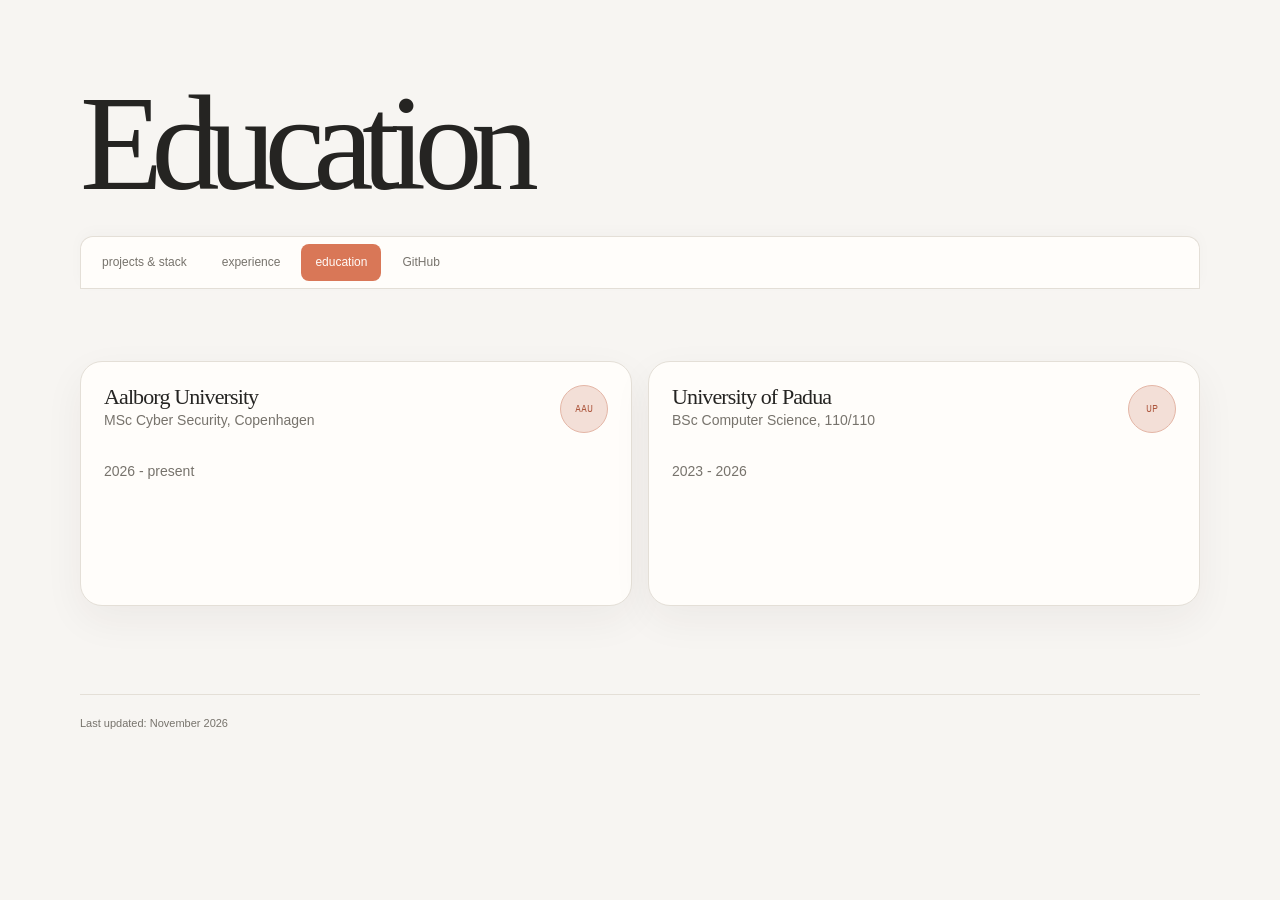
==== commit 60910a49: "nov updates" ====
--- a/education.html
+++ b/education.html
@@ -4,7 +4,7 @@
 <head>
     <meta charset="UTF-8">
     <meta name="viewport" content="width=device-width, initial-scale=1.0">
-    <title>blavkice — education</title>
+    <title>blavkice | education</title>
     <link href="https://fonts.googleapis.com/css2?family=IBM+Plex+Mono:wght@400;500;600;700&display=swap" rel="stylesheet">
     <link rel="stylesheet" href="style.css">
 </head>
@@ -28,7 +28,7 @@
                         <div class="project-card__header">
                             <div>
                                 <h3 class="project-card__title">Aalborg University</h3>
-                                <p class="project-card__desc">MSc Cyber Security &middot; Copenhagen</p>
+                                <p class="project-card__desc">MSc Cyber Security, Copenhagen</p>
                             </div>
                             <div class="badge">AAU</div>
                         </div>
@@ -38,7 +38,7 @@
                         <div class="project-card__header">
                             <div>
                                 <h3 class="project-card__title">University of Padua</h3>
-                                <p class="project-card__desc">BSc Computer Science &middot; 110/110</p>
+                                <p class="project-card__desc">BSc Computer Science, 110/110</p>
                             </div>
                             <div class="badge">UP</div>
                         </div>
@@ -48,7 +48,7 @@
             </section>
         </main>
         <footer class="footer">
-            <p>Last updated: July 2026</p>
+            <p>Last updated: November 2026</p>
         </footer>
     </div>
 </body>
--- a/style.css
+++ b/style.css
@@ -61,6 +61,7 @@
 }
 
 .hero--single { padding-bottom: 0; }
+.hero--single .hero__title { margin-bottom: 32px; }
 .hero__content { display: block; }
 
 .hero__title {
@@ -73,17 +74,7 @@
     line-height: .88;
 }
 
-.hero__title::before {
-    content: 'portfolio /';
-    display: block;
-    margin: 0 0 19px 5px;
-    color: var(--accent-dark);
-    font-family: var(--mono);
-    font-size: 11px;
-    letter-spacing: .12em;
-    line-height: 1;
-    text-transform: uppercase;
-}
+.hero__title::before { content: none; }
 
 .hero__title::after { content: none; }
 
@@ -212,6 +203,39 @@
 .project-card__link { margin-top: auto; color: var(--accent-dark); font-size: 12px; text-decoration: none; }
 .project-card__link::after { content: '  ↗'; }
 .project-card__link:hover { text-decoration: underline; }
+
+.project-card--featured {
+    grid-column: 1 / -1;
+    display: grid;
+    grid-template-columns: minmax(0, 1.6fr) minmax(0, 1fr);
+    gap: 26px;
+    align-items: stretch;
+    padding: 14px;
+}
+
+.project-card__shot {
+    display: block;
+    overflow: hidden;
+    border-radius: calc(var(--radius-lg) - 8px);
+    border: 1px solid var(--line);
+    background: #2a1a2e;
+}
+
+.project-card__shot img {
+    display: block;
+    width: 100%;
+    height: 100%;
+    object-fit: cover;
+    transition: transform .5s ease;
+}
+
+.project-card--featured:hover .project-card__shot img { transform: scale(1.02); }
+
+.project-card__body {
+    display: flex;
+    flex-direction: column;
+    padding: 12px 12px 10px 0;
+}
 
 .stack-section { margin-top: 64px; }
 
@@ -268,4 +292,6 @@
     .section__header { display: block; }
     .section__desc { margin-top: 7px; }
     .project-card { min-height: 220px; padding: 20px; }
-}
+    .project-card--featured { grid-template-columns: 1fr; gap: 18px; padding: 12px; }
+    .project-card__body { padding: 4px 8px 8px; }
+}
